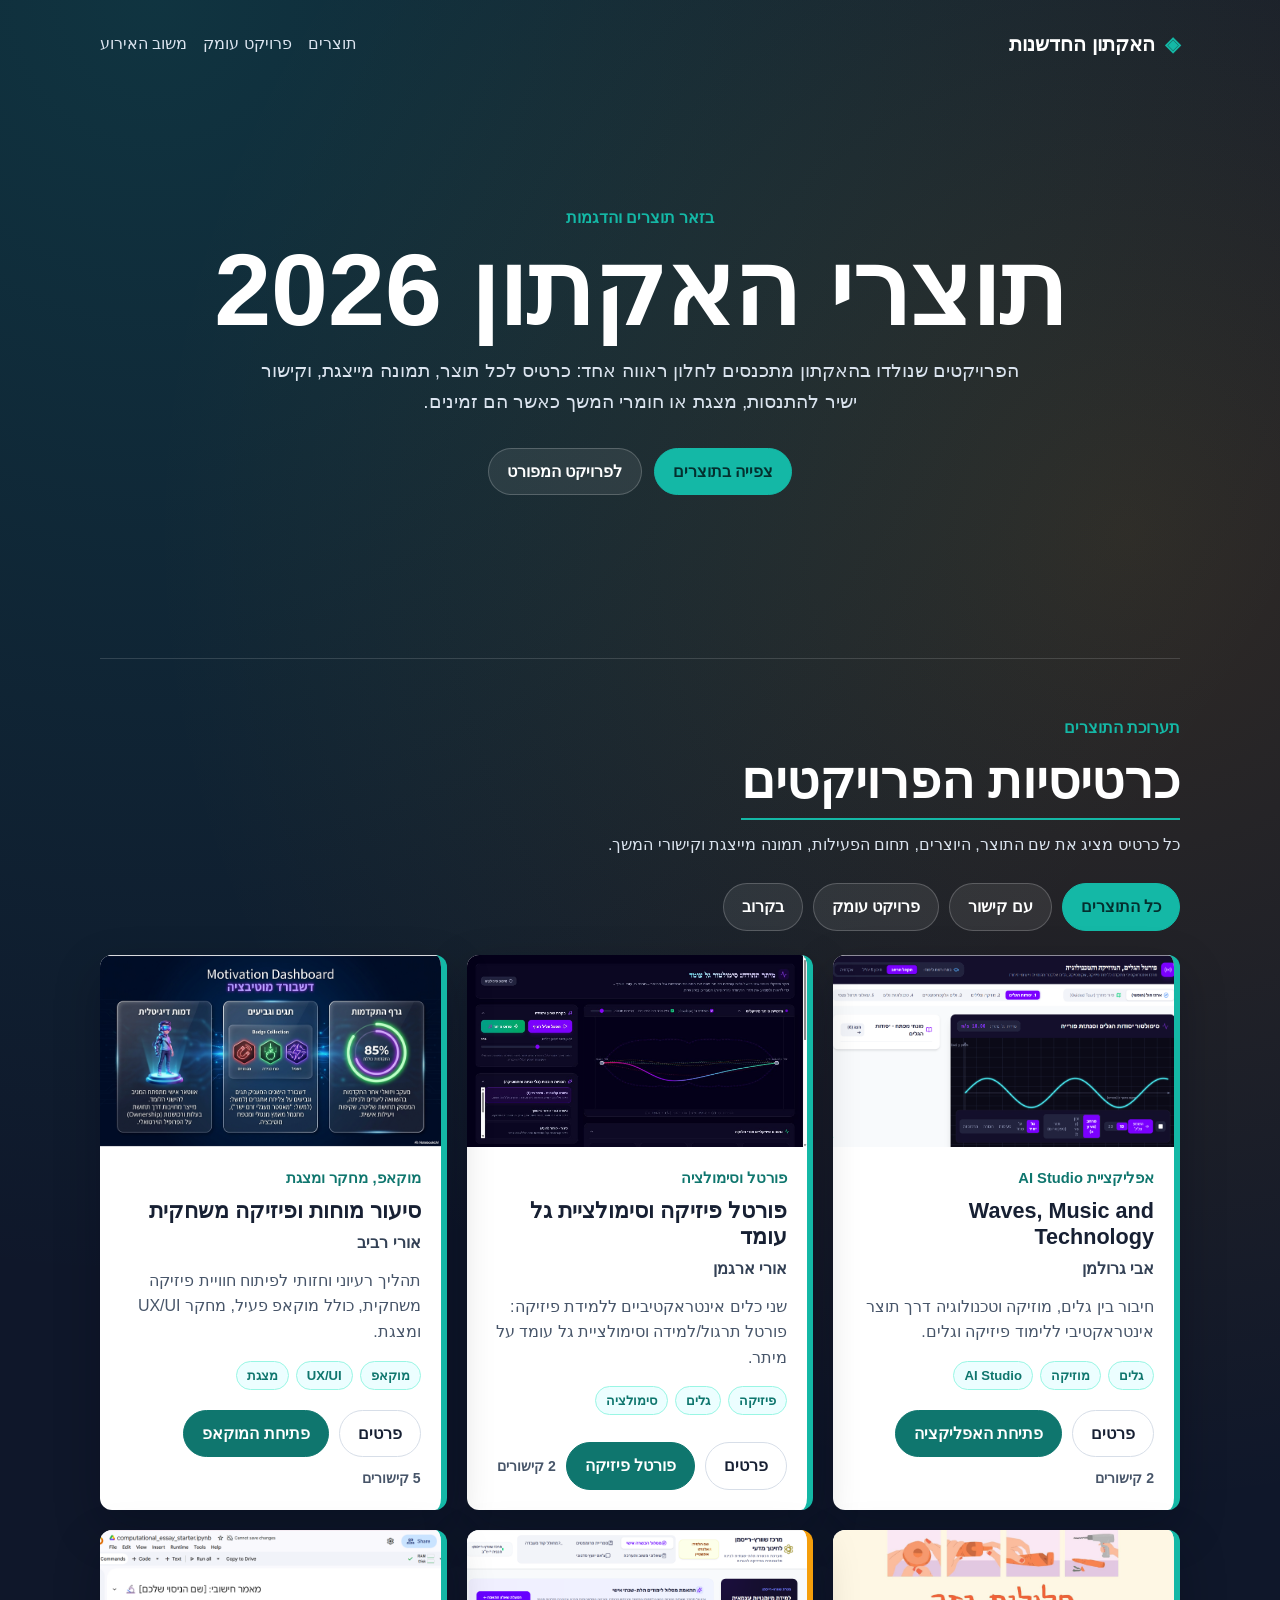
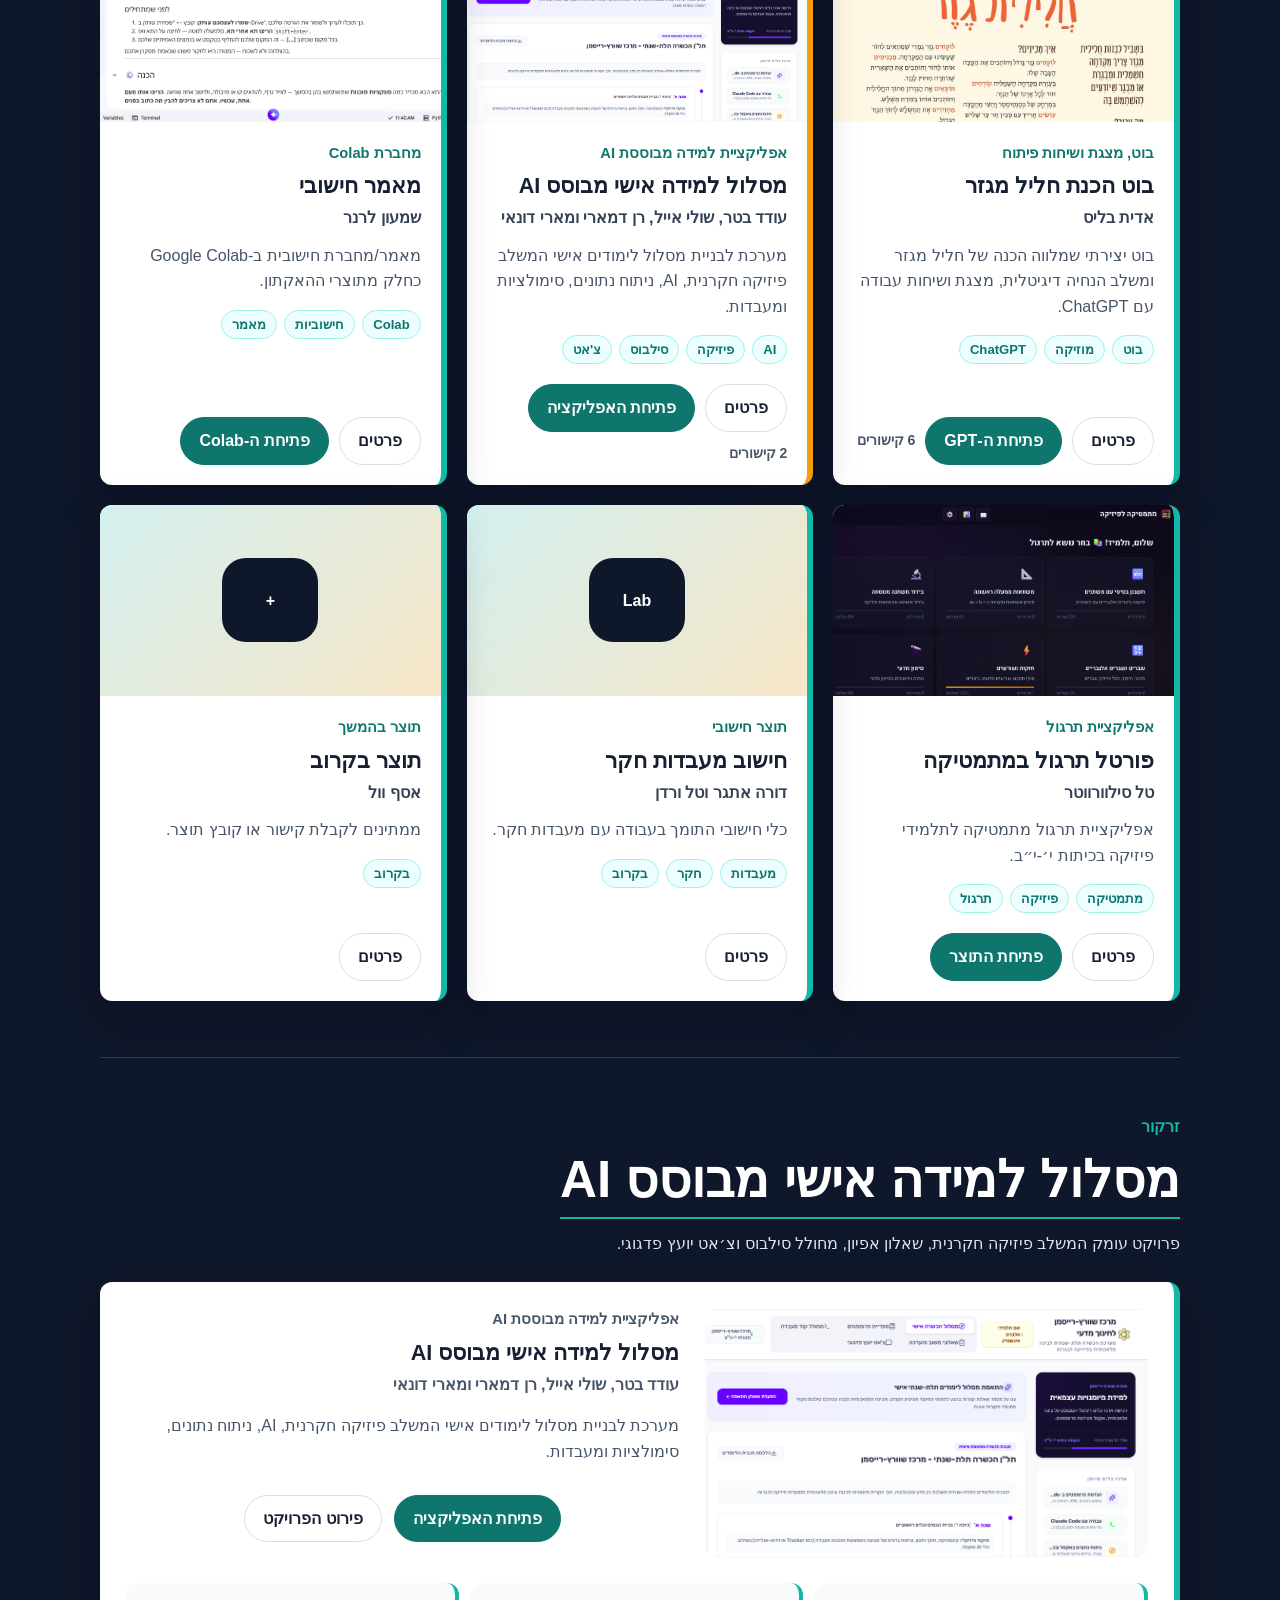
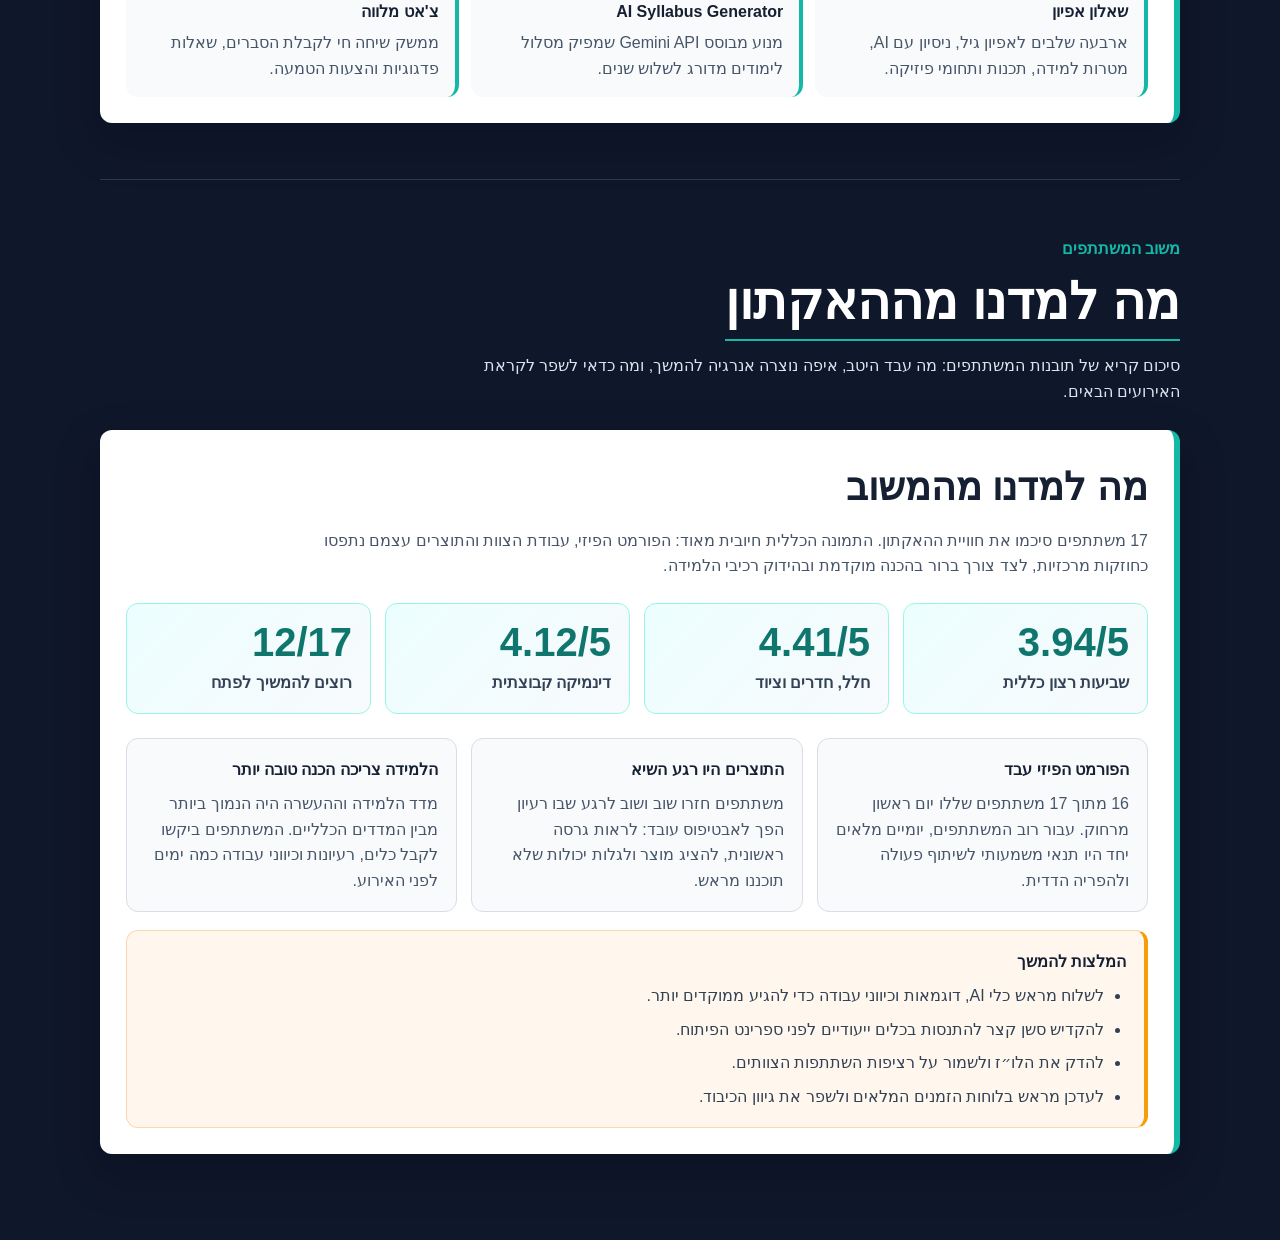
==== index.html @ 164a3a81 "Initial commit: MASHAR Hackathon 2026 showcase site and team projects. Includes the hackathon landin" ====
﻿<!doctype html>
<html lang="he" dir="rtl">
  <head>
    <meta charset="UTF-8" />
    <meta name="viewport" content="width=device-width, initial-scale=1.0" />
    <title>תוצרי האקתון 2026</title>
    <meta name="description" content="חלון ראווה לתוצרי האקתון 2026: פרויקטים, הדגמות וקישורים לתוצרים." />
    <link rel="stylesheet" href="styles.css" />
  </head>
  <body>
    <header class="site-header">
      <nav class="topbar" aria-label="ניווט ראשי">
        <a href="#projects" class="brand">האקתון החדשנות</a>
        <div class="topbar-actions">
          <a href="#projects">תוצרים</a>
          <a href="#featured">פרויקט עומק</a>
          <a href="#feedback">משוב האירוע</a>
        </div>
      </nav>

      <section class="hero hero-simple" aria-labelledby="page-title">
        <div class="hero-copy">
          <p class="eyebrow">בזאר תוצרים והדגמות</p>
          <h1 id="page-title">תוצרי האקתון 2026</h1>
          <p class="hero-text">
            הפרויקטים שנולדו בהאקתון מתכנסים לחלון ראווה אחד: כרטיס לכל תוצר,
            תמונה מייצגת, וקישור ישיר להתנסות, מצגת או חומרי המשך כאשר הם זמינים.
          </p>
          <div class="hero-actions">
            <a class="hero-button primary" href="#projects">צפייה בתוצרים</a>
            <a class="hero-button" href="#featured">לפרויקט המפורט</a>
          </div>
        </div>
      </section>
    </header>

    <main>
      <section class="section intro-band" id="projects" aria-labelledby="projects-title">
        <div class="section-heading">
          <p class="eyebrow">תערוכת התוצרים</p>
          <h2 id="projects-title">כרטיסיות הפרויקטים</h2>
          <p>
            כל כרטיס מציג את שם התוצר, היוצרים, תחום הפעילות, תמונה מייצגת וקישורי המשך.
          </p>
        </div>
        <div class="filters" aria-label="סינון כרטיסיות">
          <button class="filter-button active" type="button" data-filter="all">כל התוצרים</button>
          <button class="filter-button" type="button" data-filter="linked">עם קישור</button>
          <button class="filter-button" type="button" data-filter="featured">פרויקט עומק</button>
          <button class="filter-button" type="button" data-filter="soon">בקרוב</button>
        </div>
        <div class="project-grid" id="project-grid"></div>
      </section>

      <section class="section featured-section" id="featured" aria-labelledby="featured-title">
        <div class="section-heading">
          <p class="eyebrow">זרקור</p>
          <h2 id="featured-title">מסלול למידה אישי מבוסס AI</h2>
          <p>
            פרויקט עומק המשלב פיזיקה חקרנית, שאלון אפיון, מחולל סילבוס וצ׳אט יועץ פדגוגי.
          </p>
        </div>
        <div id="featured-project"></div>
      </section>

      <section class="section feedback-section" id="feedback" aria-labelledby="feedback-title">
        <div class="section-heading">
          <p class="eyebrow">משוב המשתתפים</p>
          <h2 id="feedback-title">מה למדנו מההאקתון</h2>
          <p>
            סיכום קריא של תובנות המשתתפים: מה עבד היטב, איפה נוצרה אנרגיה להמשך,
            ומה כדאי לשפר לקראת האירועים הבאים.
          </p>
        </div>
        <div id="feedback-summary"></div>
      </section>
    </main>

    <dialog class="project-dialog" id="project-dialog" aria-labelledby="dialog-title">
      <button class="dialog-close" type="button" aria-label="סגירת חלון">×</button>
      <div id="dialog-content"></div>
    </dialog>

    <script src="content.js"></script>
    <script src="script.js"></script>
  </body>
</html>
---- styles.css ----
﻿:root {
  color-scheme: dark;
  --bg: #0f172a;
  --card: #ffffff;
  --ink: #172033;
  --muted: #475569;
  --soft: #f8fafc;
  --line: #d7dee8;
  --accent: #14b8a6;
  --accent-deep: #0f766e;
  --amber: #f59e0b;
  --blue: #2563eb;
  --shadow: 0 18px 45px rgba(2, 6, 23, 0.28);
  --radius: 12px;
  font-family: "Rubik", "Segoe UI", Arial, sans-serif;
}

* { box-sizing: border-box; }
html { scroll-behavior: smooth; }

body {
  margin: 0;
  background:
    radial-gradient(circle at 12% 0%, rgba(20, 184, 166, 0.18), transparent 28%),
    radial-gradient(circle at 88% 12%, rgba(245, 158, 11, 0.14), transparent 24%),
    var(--bg);
  color: #ffffff;
  line-height: 1.6;
}

a { color: inherit; }
button, a { -webkit-tap-highlight-color: transparent; }
button:focus-visible, a:focus-visible { outline: 3px solid rgba(20, 184, 166, 0.6); outline-offset: 3px; }

.site-header, .section {
  width: min(1080px, calc(100% - 32px));
  margin: 0 auto;
}

.topbar {
  display: flex;
  align-items: center;
  justify-content: space-between;
  gap: 20px;
  padding: 28px 0 22px;
}

.brand {
  color: #ffffff;
  font-size: 1.25rem;
  font-weight: 800;
  text-decoration: none;
}
.brand::before { content: "◈"; color: var(--accent); margin-left: 10px; }

.topbar-actions { display: flex; gap: 16px; color: #dbe4ef; }
.topbar-actions a { text-decoration: none; }

.hero {
  min-height: 64vh;
  display: grid;
  align-items: center;
  padding: 42px 0 82px;
}

.hero-simple { text-align: center; }
.hero-simple .hero-copy { max-width: 860px; margin: 0 auto; }

.eyebrow { margin: 0 0 12px; color: var(--accent); font-weight: 800; }
h1, h2, h3, h4, p { overflow-wrap: anywhere; }

h1 {
  margin: 0 0 18px;
  font-size: clamp(3.1rem, 8vw, 6.4rem);
  line-height: 0.94;
}

.hero-text {
  max-width: 760px;
  margin: 0 auto;
  color: #dbe4ef;
  font-size: 1.2rem;
}

.hero-actions, .featured-actions {
  display: flex;
  flex-wrap: wrap;
  justify-content: center;
  gap: 12px;
  margin-top: 30px;
}

.hero-button, .filter-button, .details-button, .project-link, .dialog-close {
  display: inline-flex;
  align-items: center;
  justify-content: center;
  border-radius: 999px;
  padding: 10px 18px;
  font: inherit;
  font-weight: 800;
  text-decoration: none;
  cursor: pointer;
}

.hero-button, .filter-button {
  border: 1px solid rgba(255, 255, 255, 0.2);
  background: rgba(255, 255, 255, 0.08);
  color: #ffffff;
}

.hero-button.primary, .filter-button.active {
  background: var(--accent);
  color: #042f2e;
  border-color: var(--accent);
}

.section { padding: 56px 0; }
.intro-band, .featured-section { border-top: 1px solid rgba(255, 255, 255, 0.14); }

.section-heading { max-width: 760px; margin-bottom: 26px; }
.section-heading h2 {
  display: inline-block;
  margin: 0 0 12px;
  padding-bottom: 10px;
  border-bottom: 2px solid var(--accent);
  font-size: clamp(2rem, 4vw, 3.2rem);
  line-height: 1.08;
}
.section-heading p:not(.eyebrow) { margin: 0; color: #dbe4ef; }

.filters { display: flex; flex-wrap: wrap; gap: 10px; margin-bottom: 24px; }
.project-grid { display: grid; grid-template-columns: repeat(3, minmax(0, 1fr)); gap: 20px; }

.project-card, .featured-card {
  background: var(--card);
  color: var(--ink);
  border-radius: var(--radius);
  box-shadow: var(--shadow);
  overflow: hidden;
  border-right: 6px solid var(--accent);
}
.project-card { min-height: 100%; display: flex; flex-direction: column; }
.project-card.is-featured { border-right-color: var(--amber); }

.project-image, .project-poster {
  margin: 0;
  aspect-ratio: 16 / 9;
  background: var(--soft);
  overflow: hidden;
}
.project-image img { width: 100%; height: 100%; display: block; object-fit: cover; }

.project-poster {
  display: grid;
  place-items: center;
  background:
    linear-gradient(135deg, rgba(20, 184, 166, 0.16), rgba(245, 158, 11, 0.22)),
    #f8fafc;
}
.project-poster span {
  min-width: 96px;
  min-height: 84px;
  padding: 18px;
  border-radius: 24px;
  display: grid;
  place-items: center;
  background: var(--bg);
  color: #ffffff;
  font-weight: 900;
  direction: ltr;
}

.card-body { padding: 20px; flex: 1; }
.project-type { margin: 0 0 8px; color: var(--accent-deep); font-size: 0.92rem; font-weight: 900; }
.project-card h3, .featured-card h3 { margin: 0 0 6px; font-size: 1.35rem; line-height: 1.2; color: var(--ink); }
.owner { margin: 0 0 12px; color: #334155; font-weight: 800; }
.summary { margin: 0 0 16px; color: var(--muted); }

.tags { display: flex; flex-wrap: wrap; gap: 7px; }
.tag {
  border-radius: 999px;
  padding: 3px 10px;
  background: #ecfeff;
  color: var(--accent-deep);
  border: 1px solid #99f6e4;
  font-size: 0.82rem;
  font-weight: 800;
}

.card-actions {
  display: flex;
  flex-wrap: wrap;
  gap: 10px;
  align-items: center;
  padding: 0 20px 20px;
}

.details-button, .project-link {
  border: 1px solid var(--line);
  background: #ffffff;
  color: var(--ink);
}
.project-link.primary {
  background: var(--accent-deep);
  color: #ffffff;
  border-color: var(--accent-deep);
}
.link-count { color: var(--muted); font-size: 0.88rem; font-weight: 800; }
.no-links { margin: 0; color: var(--muted); font-weight: 700; }

.featured-card {
  display: grid;
  grid-template-columns: minmax(260px, 0.8fr) minmax(0, 1fr);
  gap: 26px;
  padding: 26px;
}
.featured-card > .feature-blocks { grid-column: 1 / -1; }
.featured-card .project-image, .featured-card .project-poster { border-radius: var(--radius); }
.featured-card p { color: var(--muted); }
.feature-blocks { display: grid; grid-template-columns: repeat(3, minmax(0, 1fr)); gap: 12px; }
.feature-blocks section { border-right: 4px solid var(--accent); background: var(--soft); border-radius: var(--radius); padding: 16px; }
.feature-blocks h4, .feature-blocks p { margin: 0; }
.feature-blocks h4 { margin-bottom: 5px; color: var(--ink); }

.project-dialog {
  width: min(860px, calc(100% - 24px));
  border: 0;
  border-radius: var(--radius);
  padding: 0;
  background: #ffffff;
  color: var(--ink);
  box-shadow: var(--shadow);
}
.project-dialog::backdrop { background: rgba(15, 23, 42, 0.76); }
.dialog-close {
  position: absolute;
  top: 12px;
  left: 12px;
  z-index: 2;
  width: 44px;
  height: 44px;
  padding: 0;
  background: #0f172a;
  color: #ffffff;
  border: 0;
  font-size: 1.5rem;
}
.dialog-project { padding: 26px; background: #ffffff; }
.dialog-project .project-image, .dialog-project .project-poster { border-radius: var(--radius); margin-bottom: 18px; }
.dialog-project h2 { margin: 0 0 10px; padding-left: 52px; color: var(--ink); font-size: clamp(2rem, 5vw, 3.2rem); line-height: 1.05; }
.dialog-project .summary, .dialog-project .owner { color: #334155; }
.detail-list { margin: 20px 0 0; padding: 0 22px 0 0; color: #1e293b; }
.detail-list li + li { margin-top: 10px; }
.dialog-links { margin-top: 24px; padding: 18px; border-radius: var(--radius); background: var(--soft); border: 1px solid var(--line); }
.dialog-links h3 { margin: 0 0 12px; color: var(--ink); }
.dialog-links > div { display: flex; flex-wrap: wrap; gap: 10px; }

@media (max-width: 920px) {
  .project-grid { grid-template-columns: repeat(2, minmax(0, 1fr)); }
  .featured-card { grid-template-columns: 1fr; }
  .feature-blocks { grid-template-columns: 1fr; }
}

@media (max-width: 620px) {
  .topbar { align-items: flex-start; flex-direction: column; }
  .topbar-actions { width: 100%; justify-content: space-between; }
  .hero { min-height: auto; padding-top: 26px; }
  h1 { font-size: 3rem; }
  .project-grid { grid-template-columns: 1fr; }
  .card-actions, .hero-actions, .featured-actions { align-items: stretch; flex-direction: column; }
  .project-link, .details-button, .hero-button { text-align: center; width: 100%; }
}

@media (prefers-reduced-motion: reduce) {
  *, *::before, *::after { scroll-behavior: auto !important; transition: none !important; }
}

.feedback-section {
  border-top: 1px solid rgba(255, 255, 255, 0.14);
  padding-bottom: 86px;
}

.feedback-card {
  background: #ffffff;
  color: var(--ink);
  border-radius: var(--radius);
  box-shadow: var(--shadow);
  border-right: 6px solid var(--accent);
  padding: 26px;
}

.feedback-intro h3 {
  margin: 0 0 10px;
  font-size: clamp(1.6rem, 3vw, 2.4rem);
  color: var(--ink);
}

.feedback-intro p {
  margin: 0;
  color: var(--muted);
  max-width: 850px;
}

.metric-grid {
  display: grid;
  grid-template-columns: repeat(4, minmax(0, 1fr));
  gap: 14px;
  margin: 24px 0;
}

.metric-card {
  background: linear-gradient(135deg, #ecfeff, #f8fafc);
  border: 1px solid #99f6e4;
  border-radius: var(--radius);
  padding: 18px;
}

.metric-card strong {
  display: block;
  color: var(--accent-deep);
  font-size: clamp(1.7rem, 4vw, 2.5rem);
  line-height: 1;
  margin-bottom: 8px;
}

.metric-card span {
  color: #334155;
  font-weight: 800;
}

.insight-grid {
  display: grid;
  grid-template-columns: repeat(3, minmax(0, 1fr));
  gap: 14px;
  margin-bottom: 18px;
}

.insight-card {
  background: var(--soft);
  border: 1px solid var(--line);
  border-radius: var(--radius);
  padding: 18px;
}

.insight-card h4,
.recommendations h4 {
  margin: 0 0 8px;
  color: var(--ink);
}

.insight-card p {
  margin: 0;
  color: var(--muted);
}

.recommendations {
  background: #fff7ed;
  border: 1px solid #fed7aa;
  border-right: 4px solid var(--amber);
  border-radius: var(--radius);
  padding: 18px;
}

.recommendations ul {
  margin: 0;
  padding: 0 22px 0 0;
  color: #334155;
}

.recommendations li + li {
  margin-top: 8px;
}

@media (max-width: 920px) {
  .metric-grid,
  .insight-grid {
    grid-template-columns: repeat(2, minmax(0, 1fr));
  }
}

@media (max-width: 620px) {
  .metric-grid,
  .insight-grid {
    grid-template-columns: 1fr;
  }
}
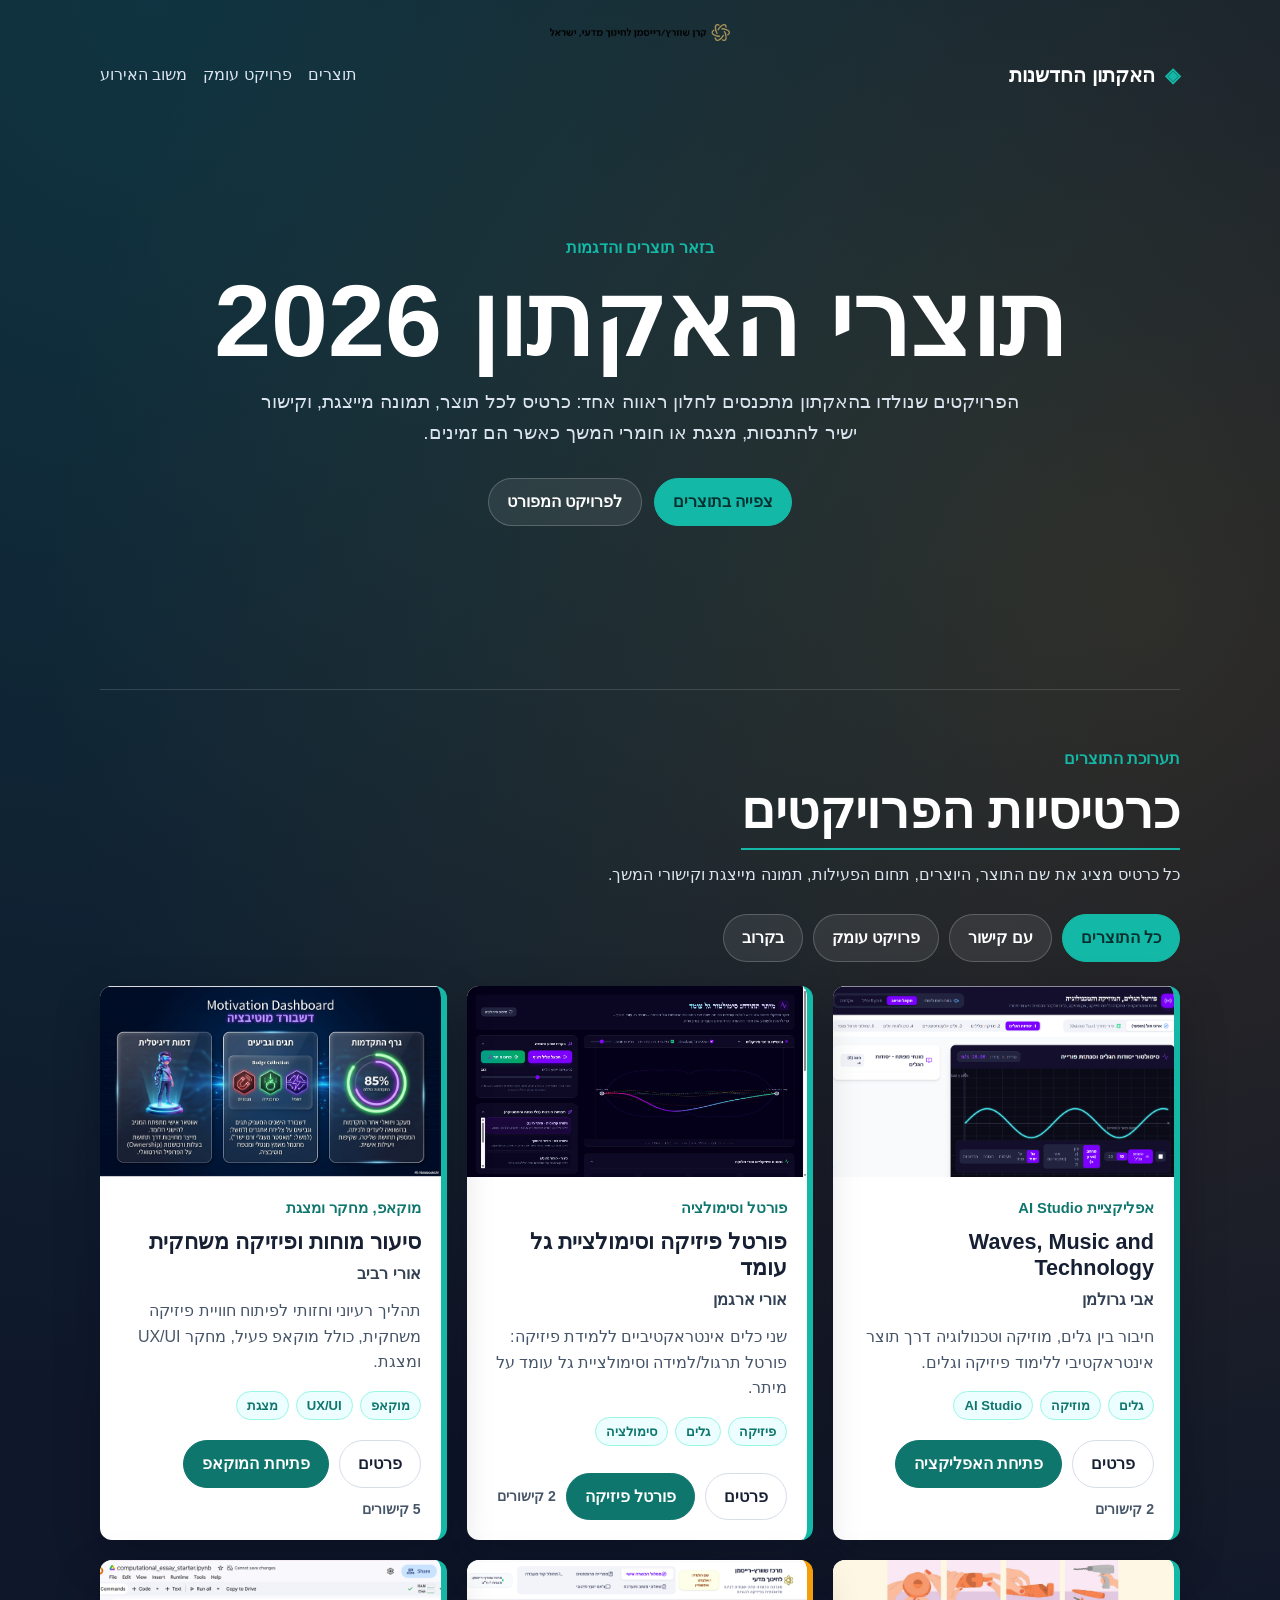
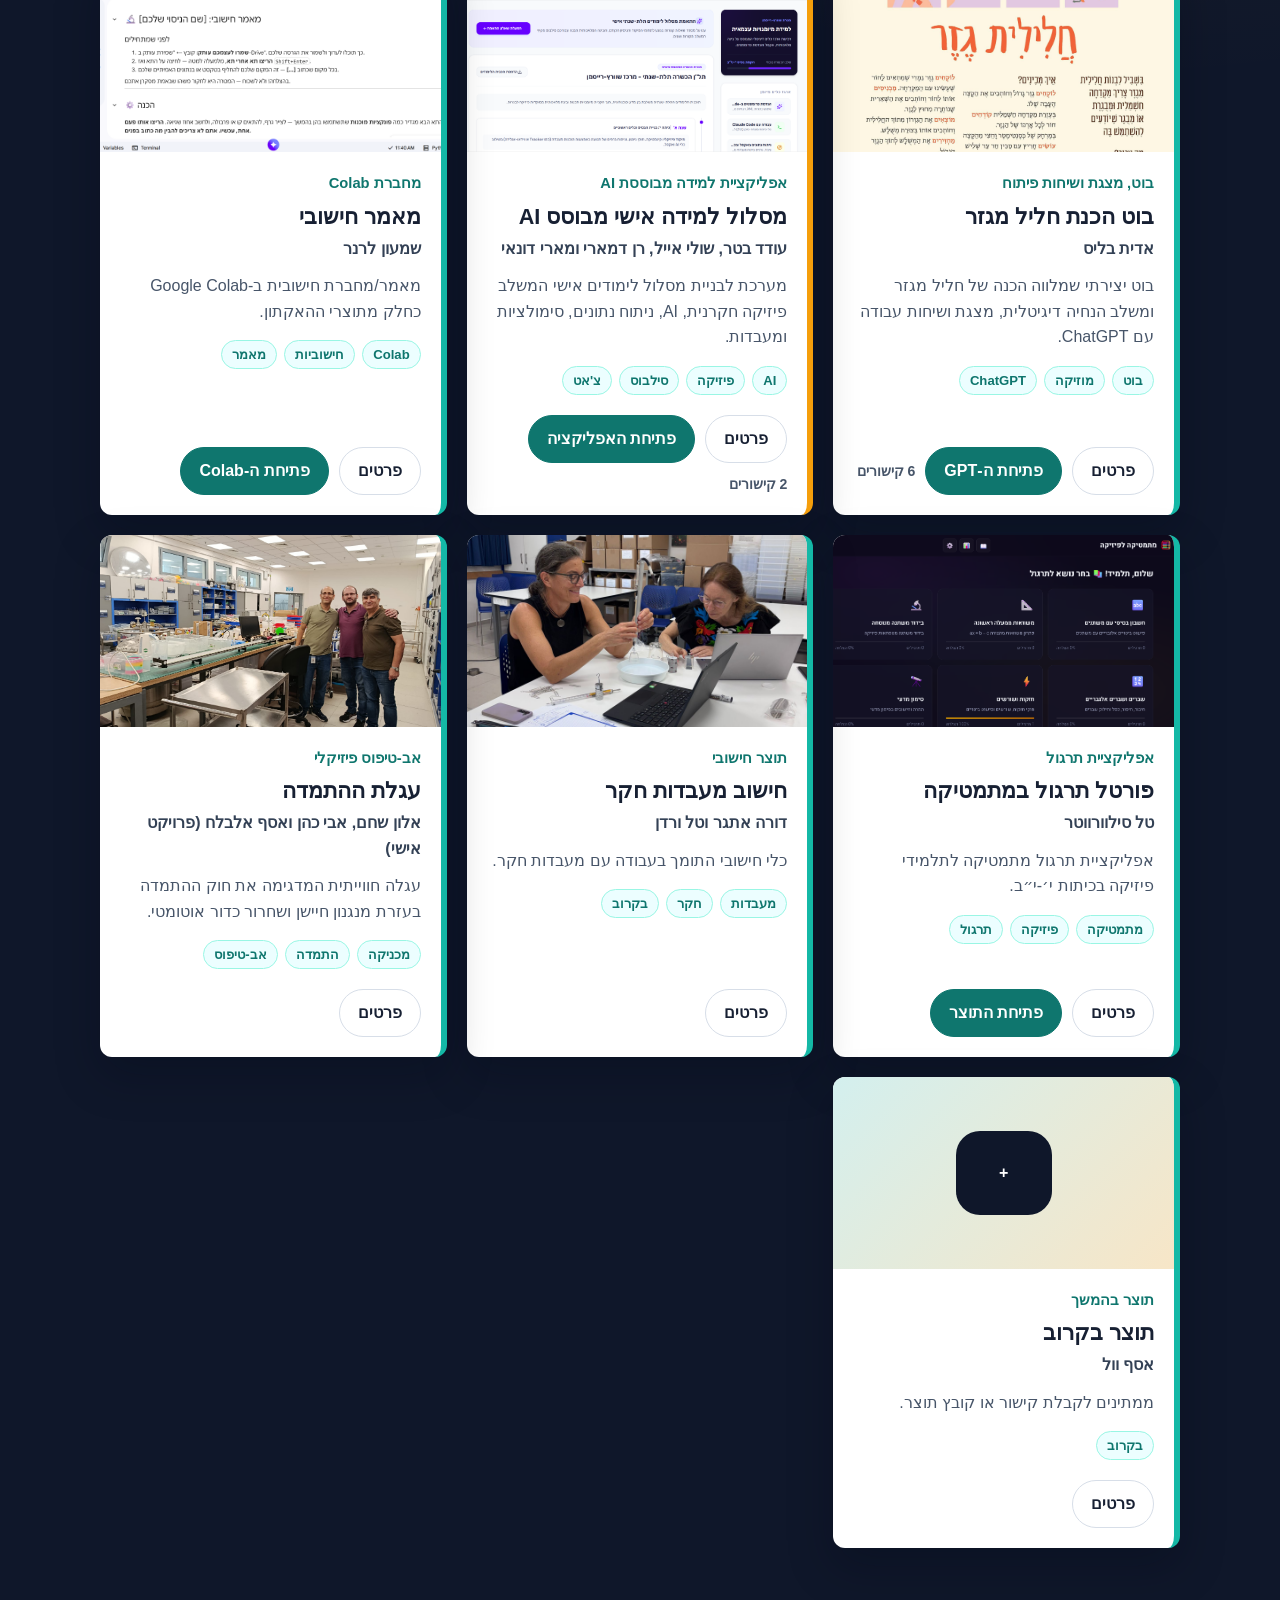
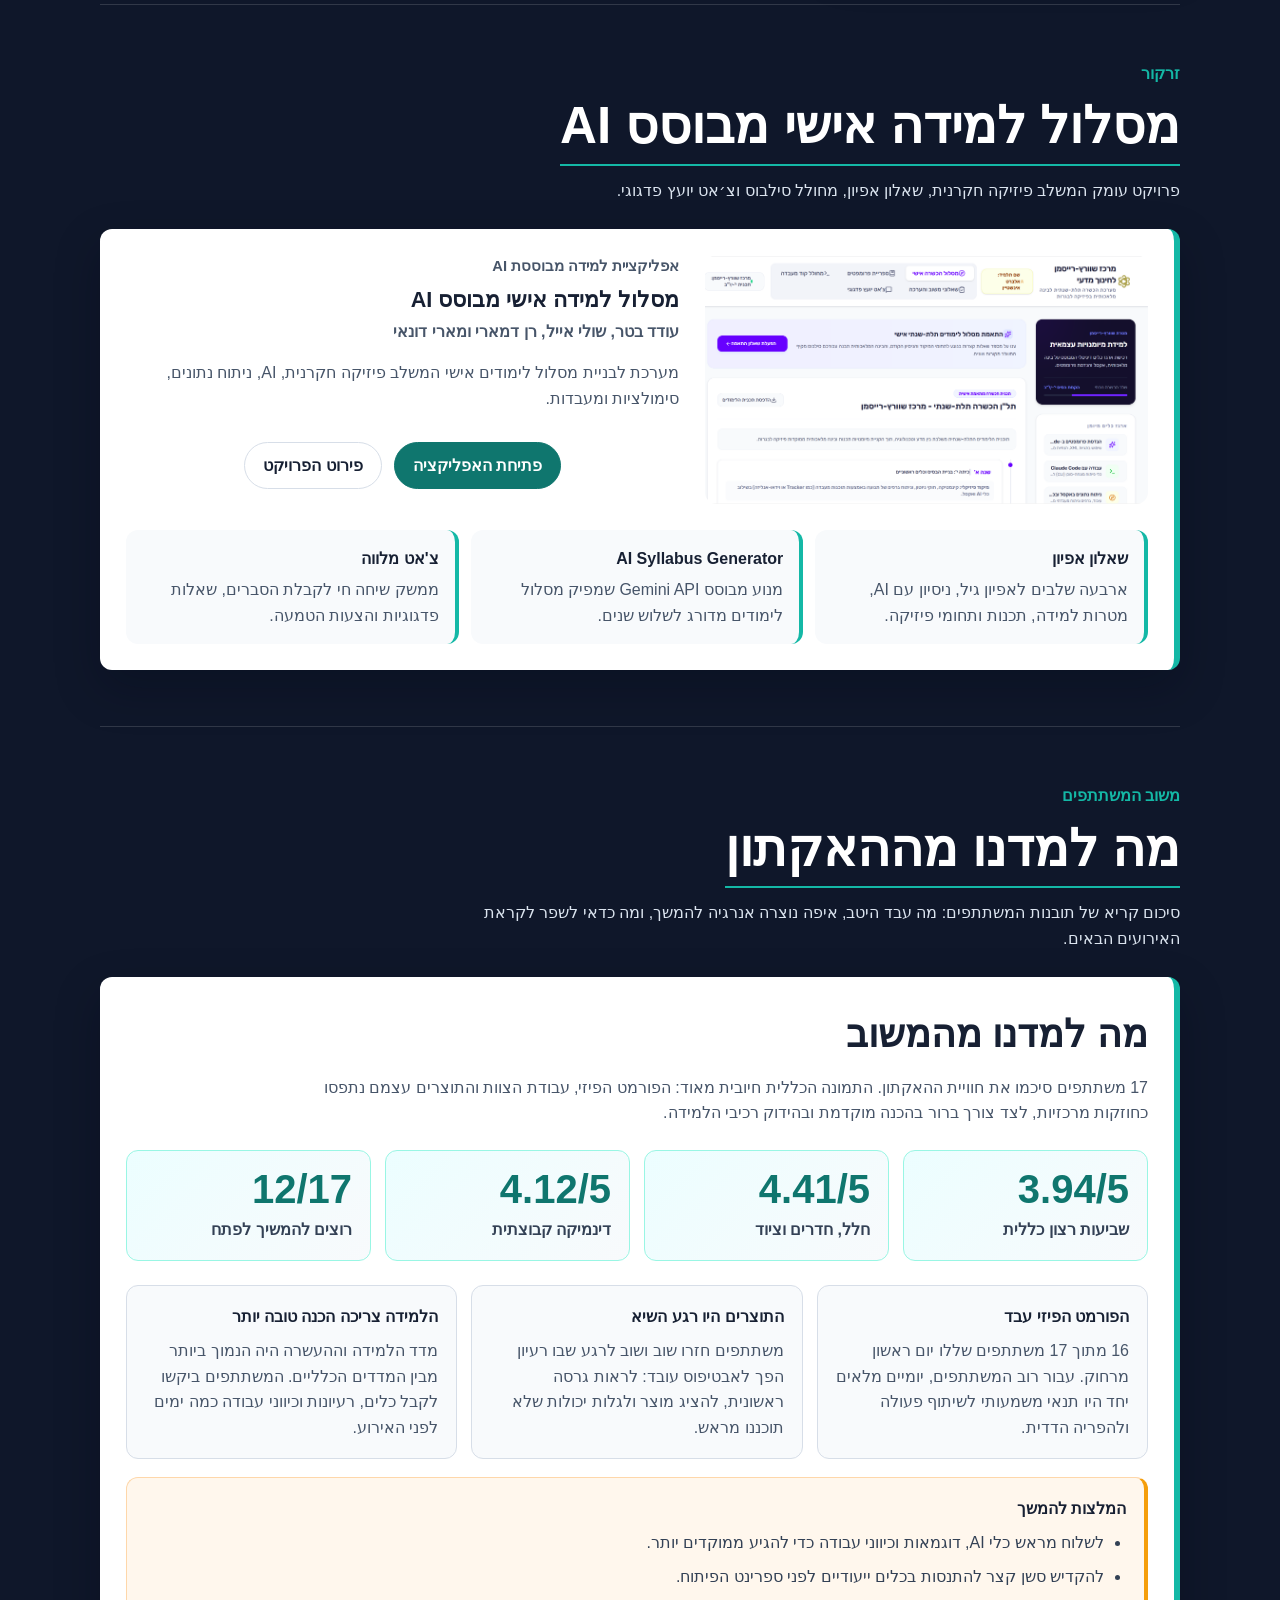
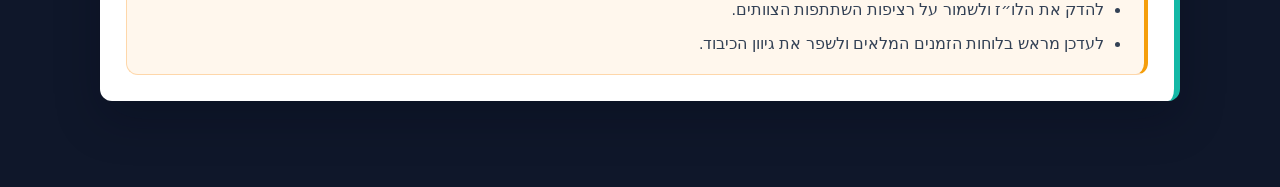
==== commit 61fc5c8c: "feat: add inertia cart showcase card" ====
--- a/index.html
+++ b/index.html
@@ -9,6 +9,9 @@
   </head>
   <body>
     <header class="site-header">
+      <div class="header-logo" aria-label="לוגו משאר">
+        <img src="public/assets/screenshots/logos_keren35.png" alt="לוגו משאר" />
+      </div>
       <nav class="topbar" aria-label="ניווט ראשי">
         <a href="#projects" class="brand">האקתון החדשנות</a>
         <div class="topbar-actions">
--- a/styles.css
+++ b/styles.css
@@ -37,12 +37,24 @@
   margin: 0 auto;
 }
 
+.header-logo {
+  display: flex;
+  justify-content: center;
+  padding-top: 24px;
+}
+
+.header-logo img {
+  display: block;
+  width: min(180px, 42vw);
+  height: auto;
+}
+
 .topbar {
   display: flex;
   align-items: center;
   justify-content: space-between;
   gap: 20px;
-  padding: 28px 0 22px;
+  padding: 18px 0 22px;
 }
 
 .brand {
